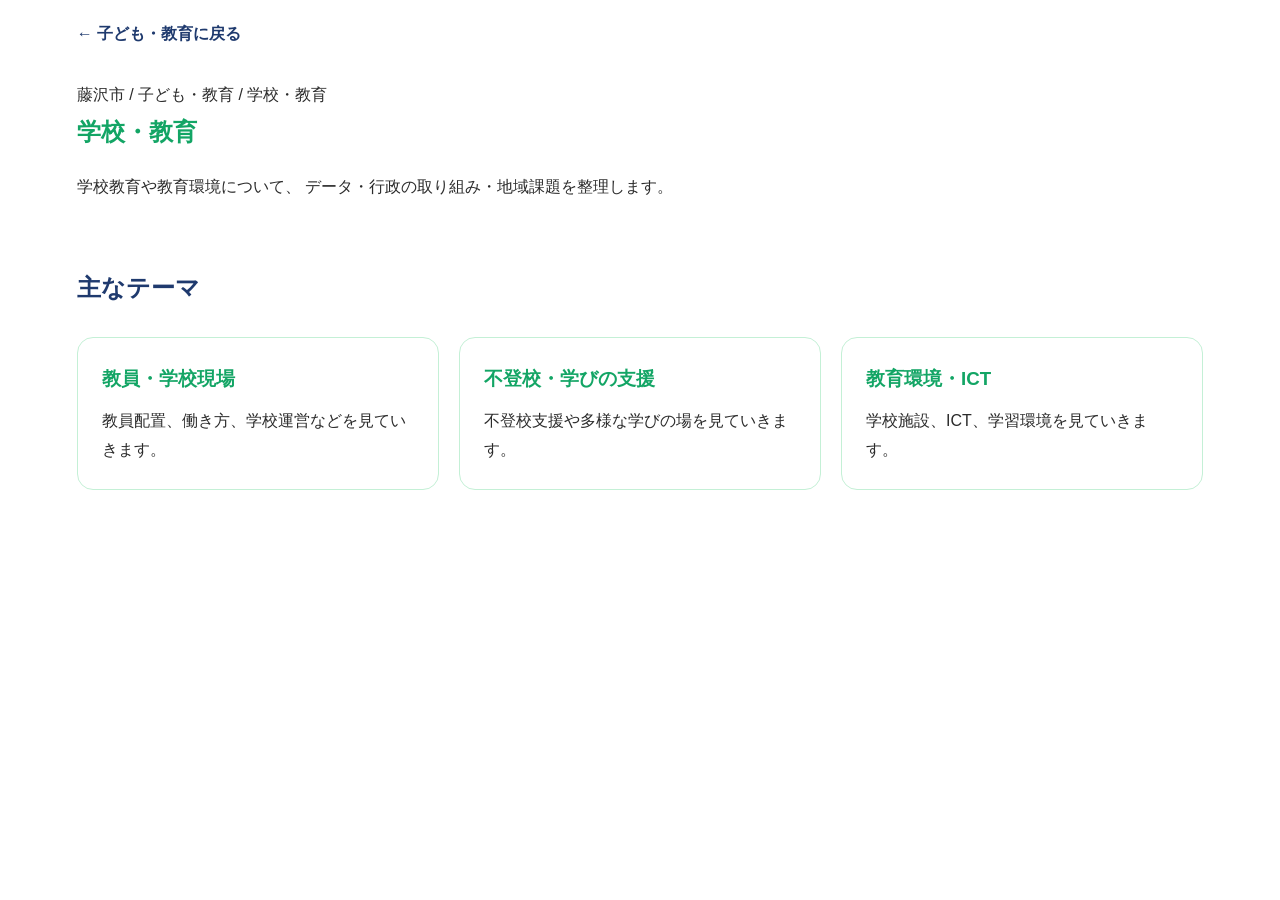
==== pages/fujisawa-school.html @ 60586deb "Add Fujisawa education and school pages" ====
<!DOCTYPE html>
<html lang="ja">
<head>
  <meta charset="UTF-8">
  <meta name="viewport" content="width=device-width, initial-scale=1.0">
  <title>学校・教育｜藤沢市｜Yokoyama Policy Lab</title>
  <link rel="stylesheet" href="../css/style.css">
</head>

<body>
  <main>
    <a class="back-link" href="fujisawa-education.html">← 子ども・教育に戻る</a>

    <section>
      <p>藤沢市 / 子ども・教育 / 学校・教育</p>
      <h1>学校・教育</h1>
      <p>
        学校教育や教育環境について、
        データ・行政の取り組み・地域課題を整理します。
      </p>
    </section>

    <section class="policy-section">
      <h2>主なテーマ</h2>

      <div class="policy-cards">
        <div class="policy-card">
          <h3>教員・学校現場</h3>
          <p>教員配置、働き方、学校運営などを見ていきます。</p>
        </div>

        <div class="policy-card">
          <h3>不登校・学びの支援</h3>
          <p>不登校支援や多様な学びの場を見ていきます。</p>
        </div>

        <div class="policy-card">
          <h3>教育環境・ICT</h3>
          <p>学校施設、ICT、学習環境を見ていきます。</p>
        </div>
      </div>
    </section>
  </main>
</body>
</html>
---- css/style.css ----
body {
  background-color: #FFFFFF;
  color: #2B2B2B;
  font-family: "Noto Sans JP", sans-serif;
  line-height: 1.8;
  margin: 0;
}

header,
main,
footer {
  padding-left: 6vw;
  padding-right: 6vw;
}

header {
  padding-top: 72px;
  padding-bottom: 20px;
}

main {
  padding-top: 20px;
  padding-bottom: 56px;
}

footer {
  padding-top: 32px;
  padding-bottom: 40px;
}

h1,
h2,
p {
  margin-top: 0;
}

h1 {
  margin-bottom: 20px;
  color: #13A565;
}

h2 {
  margin-bottom: 20px;
  color: #1F3A6E;
}

p {
  margin-bottom: 0;
}

header p {
  color: #555555;
}

.area-section {
  margin-top: 80px;
}

.area-cards {
  display: grid;
  grid-template-columns: repeat(2, minmax(0, 1fr));
  gap: 24px;
  margin-top: 32px;
}

.area-card {
  display: block;
  box-sizing: border-box;
  padding: 28px;
  border: 1px solid #C4F0D6;
  border-radius: 16px;
  background-color: #FFFFFF;
  text-decoration: none;
  color: inherit;
  transition: transform 0.2s ease, box-shadow 0.2s ease;
}

.area-card h3 {
  margin-top: 0;
  margin-bottom: 16px;
  color: #13A565;
}

.area-card:hover {
  transform: translateY(-4px);
  box-shadow: 0 10px 24px rgba(31, 58, 110, 0.10);
}
.back-link {
  display: inline-block;
  margin-bottom: 32px;
  color: #1F3A6E;
  text-decoration: none;
  font-weight: 600;
}

.back-link:hover {
  text-decoration: underline;
}
.policy-section {
  margin-top: 64px;
}

.policy-cards {
  display: grid;
  grid-template-columns: repeat(3, minmax(0, 1fr));
  gap: 20px;
  margin-top: 28px;
}

.policy-card {
  padding: 24px;
  border: 1px solid #C4F0D6;
  border-radius: 16px;
  background-color: #FFFFFF;
}

.policy-card h3 {
  margin-top: 0;
  margin-bottom: 12px;
  color: #13A565;
}

@media (max-width: 800px) {
  .policy-cards {
    grid-template-columns: 1fr;
  }
}
.policy-card {
  text-decoration: none;
  color: inherit;
}

.policy-card:visited {
  color: inherit;
}
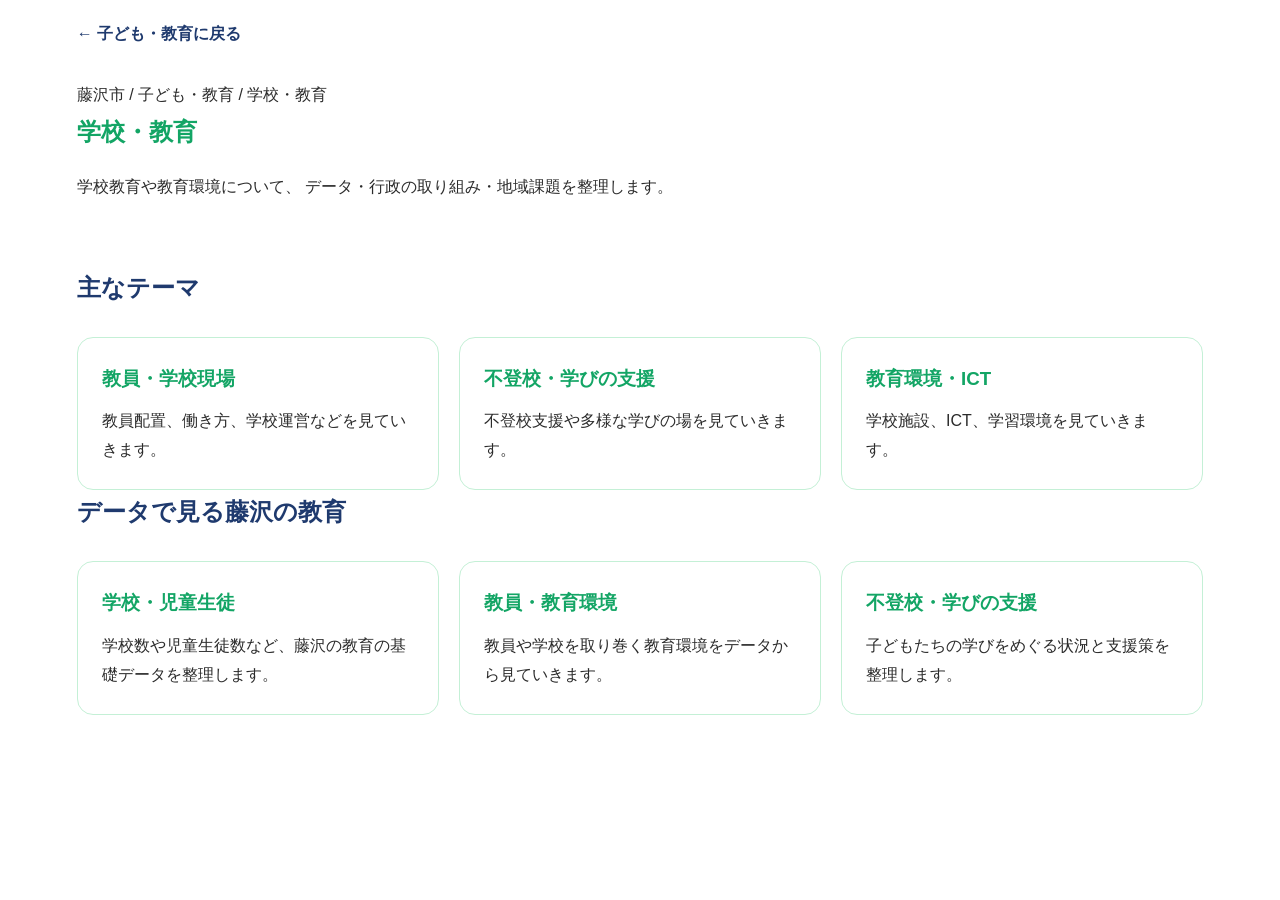
==== commit 3a0479b4: "Add education data section" ====
--- a/pages/fujisawa-school.html
+++ b/pages/fujisawa-school.html
@@ -40,6 +40,26 @@
         </div>
       </div>
     </section>
+    <section class="data-section">
+  <h2>データで見る藤沢の教育</h2>
+
+  <div class="policy-cards">
+    <div class="policy-card">
+      <h3>学校・児童生徒</h3>
+      <p>学校数や児童生徒数など、藤沢の教育の基礎データを整理します。</p>
+    </div>
+
+    <div class="policy-card">
+      <h3>教員・教育環境</h3>
+      <p>教員や学校を取り巻く教育環境をデータから見ていきます。</p>
+    </div>
+
+    <div class="policy-card">
+      <h3>不登校・学びの支援</h3>
+      <p>子どもたちの学びをめぐる状況と支援策を整理します。</p>
+    </div>
+  </div>
+</section>
   </main>
 </body>
 </html>
